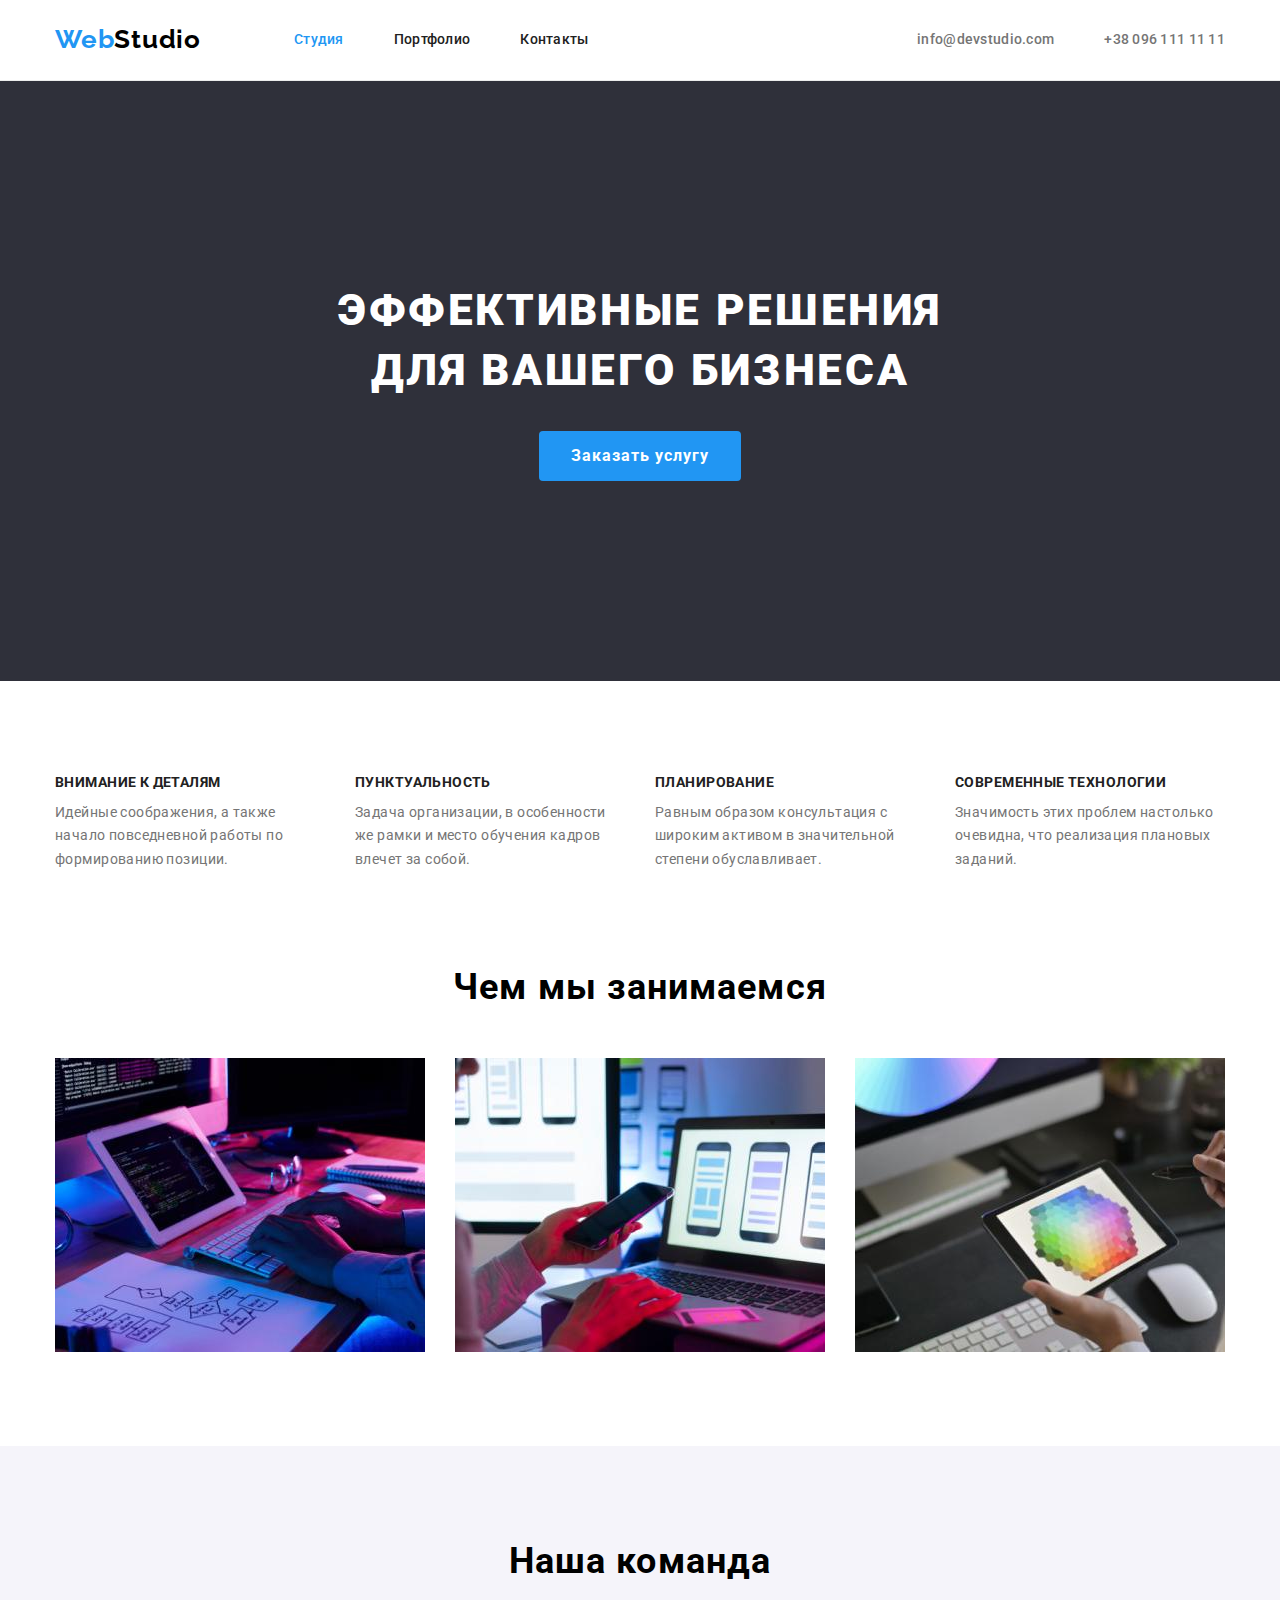
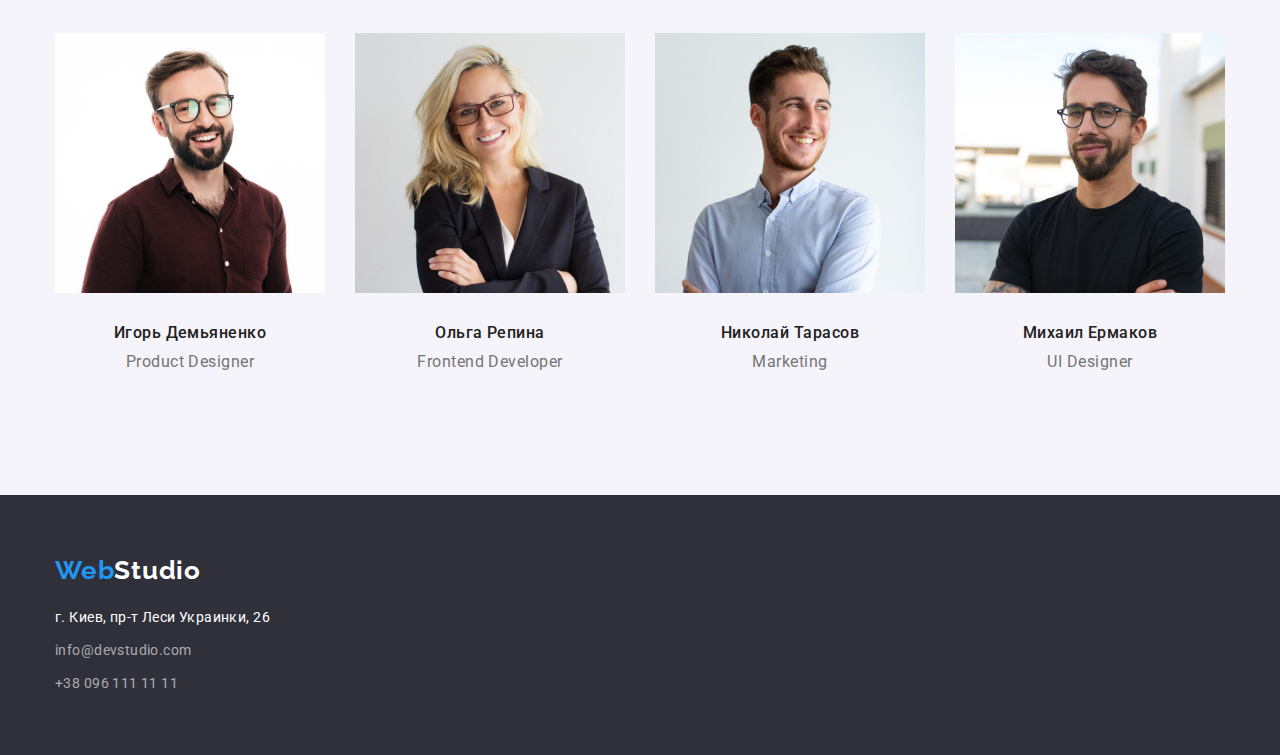
==== index.html @ 217dd840 "created" ====
<!DOCTYPE html>
<html lang="en">
    <head>
        <meta charset="UTF-8">
        <meta http-equiv="X-UA-Compatible" content="IE=edge">
        <meta name="viewport" content="width=device-width, initial-scale=1.0">
        <title>WebStudio</title>
        <link rel="preconnect" href="https://fonts.googleapis.com">
        <link rel="preconnect" href="https://fonts.gstatic.com" crossorigin>
        <link rel="stylesheet" href="https://fonts.googleapis.com/css2?family=Raleway:wght@700&family=Roboto:wght@400;500;700;900&display=swap">
        <link rel="stylesheet" href="https://cdnjs.cloudflare.com/ajax/libs/modern-normalize/1.1.0/modern-normalize.css">
        <link rel="stylesheet" href="./css/styles.css">
    </head>
    <body>
        <!-- My header -->
        <header class="header">
            <div class="container header-container">
                <!-- Navigation -->
                <nav class="navigation">
                    <!-- My logo block -->
                    <a href="WebStudio" class="logo">Web<span class="logo-dark">Studio</span></a>
                    <ul class="navigation-list">
                        <li class="navigation-item"><a href="index.html" class="link navigation-link current">Студия</a></li>
                        <li class="navigation-item"><a href="portfolio.html" class="link navigation-link">Портфолио</a></li>
                        <li class="navigation-item"><a href="" class="link navigation-link">Контакты</a></li>
                    </ul>
                </nav>
                <!-- My-contact's-block -->
                <ul class="contacts-list"> 
                    <li class="contacts-item"><a href="mailto:info@devstudio.com" class="link contacts-link">info@devstudio.com</a></li>
                    <li class="contacts-item"><a href="tel:+380961111111" class="link contacts-link">+38 096 111 11 11</a></li>
                </ul>
            </div>
        </header>
        <!-- Main -->
        <main>
            <section class="hero-section">
                <div class="container">
                    <h1 class="hero-title">Эффективные решения для вашего бизнеса</h1>
                    <button class="hero-btn" type="button">Заказать услугу</button>
                </div>
            </section>
            <!-- Features -->
            <section class="section">
                <div class="container">
                    <h2 class="visually-hidden">Особенности</h2>
                    <ul class="features-list">
                        <li class="features-item">
                            <h3 class="features-title">Внимание к деталям</h3>
                            <p class="features-text">Идейные соображения, а также начало повседневной работы по формированию позиции.</p>
                        </li>
                        <li class="features-item">
                            <h3 class="features-title">Пунктуальность</h3>
                            <p class="features-text">Задача организации, в особенности же рамки и место обучения кадров влечет за собой.</p>
                        </li>
                        <li class="features-item">
                            <h3 class="features-title">Планирование</h3>
                            <p class="features-text">Равным образом консультация с широким активом в значительной степени обуславливает.</p>
                        </li>
                        <li class="features-item">
                            <h3 class="features-title">Современные технологии</h3>
                            <p class="features-text">Значимость этих проблем настолько очевидна, что реализация плановых заданий.</p>
                        </li>
                    </ul>
                </div>
            </section>
            <!-- Works -->
            <section class="section works-section">
            <div class="container">
                <h2 class="section-title">Чем мы занимаемся</h2>
                <ul class="works-list">
                    <li class="works-item"> <img src="./images/img1.jpg" alt="Создание сайтов" width="370" height="294"></li>
                    <li class="works-item"> <img src="./images/img2.jpg" alt="Оптимизация сайтов под смартфон" width="370" height="294"></li>
                    <li class="works-item"> <img src="./images/img3.jpg" alt="Оптимизация сайтов под планшет" width="370" height="294"></li>
                </ul>
            </div>
            </section>
            <section class="section team-section">
                <div class="container">
                    <h2 class="section-title">Наша команда</h2>
                    <ul class="team-list">
                        <li class="team-item">
                            <img class="card-image" src="./images/img4.jpg" alt="Фото Игоря Демьяненко" width="270" height="260">
                            <div class="card">
                                <h3 class="team-title">Игорь Демьяненко</h3>
                                <p class="team-text">Product Designer</p>
                            </div>
                        </li>
                        <li class="team-item">
                            <img class="card-image" src="./images/img5.jpg" alt="Фото Ольгы Репиной" width="270" height="260">
                            <div class="card">
                                <h3 class="team-title">Ольга Репина</h3>
                                <p class="team-text">Frontend Developer</p>
                            </div>
                        </li>
                        <li class="team-item">
                            <img class="card-image" src="./images/img6.jpg" alt="Фото Николая Тарасова" width="270" height="260">
                            <div class="card">
                                <h3 class="team-title">Николай Тарасов</h3>
                                <p class="team-text">Marketing</p>
                            </div>
                        </li>
                        <li class="team-item">
                            <img class="card-image" src="./images/img7.jpg" alt="Фото Михаила Ермакова" width="270" height="260">
                            <div class="card">
                                <h3 class="team-title">Михаил Ермаков</h3>
                                <p class="team-text">UI Designer</p>
                            </div>
                        </li>
                    </ul>
                </div>
            </section>
        </main>
        <!-- Footer -->
        <footer class="footer">
            <div class="container">
                <a href="WebStudio" class="logo footer-logo">Web<span class="logo-light">Studio</span></a>
                <address class="address">  
                    <ul class="address-list">
                        <li class="address-item-address footer-item"><a class="address-link-address link" href="https://goo.gl/maps/M3rs6C25XvYRGfz66" target="_blank">г. Киев, пр-т Леси Украинки, 26</a></li>
                        <li class="address-item-mail footer-item"><a class="address-link-mail link" href="mailto:info@devstudio.com">info@devstudio.com</a></li>
                        <li class="address-item-tel footer-item"><a class="address-link-tel link" href="tel:+380961111111">+38 096 111 11 11</a></li>
                    </ul>
                </address> 
            </div>
        </footer>
    </body>
</html>
---- css/styles.css ----
:root {
--main-text-color: #757575;
--main-title-color: #212121;
--second-title-text-color:#FFFFFF;
--text-accent: #2196F3;
--background-color-dark: #2F303A;
}

p, ul, h1, h2, h3, h4 {
    margin: 0;
}
img {
    display: flex;
    max-width: 100%;
    height: auto;
}
ul {
    list-style: none;
    padding: 0;
}
body {
    font-family: 'Roboto', sans-serif;
}

.section {
    padding-top: 94px;
    padding-bottom: 94px;
}
.container {
    margin: 0 auto;
    width: 1200px;
    padding: 0 15px;
} 
.visually-hidden {
    position: absolute;
    clip: rect(0 0 0 0);
    width: 1px;
    height: 1px;
    margin: -1px;
    border: 0;
    padding: 0;
    overflow: hidden;
}
.section-title {
    font-weight: 700;
    font-size: 36px;
    line-height: 1.17;
    letter-spacing: 0.03em;
    text-align: center;
    margin-bottom: 50px;
}

/* ----------------------------------------------------------------header--------------------- */

.logo {
    margin-right: 93px;
    text-decoration: none;
    font-family: Raleway;
    font-weight: 700;
    font-size: 26px;
    line-height: 1.19;
    letter-spacing: 0.03em;
    color: var(--text-accent);
}
.logo-dark {
    color: #000000 
}
.logo-light {
    color:var(--second-title-text-color)
}
.navigation-link.current {
    color: var(--text-accent);
}
.link {
    text-decoration: none;
}
.header {
    border-bottom: 1px solid #ECECEC;
}
.header-container {
    display: flex;
    align-items: center;
    padding-top: 24px;
    padding-bottom: 25px;
}
.navigation {
    display: flex;
    align-items: center;
}
.navigation-list {
    display: flex;
}
.navigation-item:not(:last-child) {
    margin-right: 50px;
}
.navigation-link {
    padding-top: 32px;
    padding-bottom: 32px;
    font-weight: 500;
    font-size: 14px;
    line-height: 1.33;
    letter-spacing: 0.02em;
    color: var(--main-title-color) ;
}
.contacts-list {
    display: flex;
    margin-left: auto;;
}
.contacts-link {
    font-weight: 500;
    font-size: 14px;
    line-height: 1.14;
    letter-spacing: 0.02em;
    color: var(--main-text-color)
}
.contacts-item:first-child {
    margin-right: 50px;
}
.navigation-link:hover,
.navigation-link:focus,
.contacts-link:hover,
.contacts-link:focus,
.address-link-address:hover,
.address-link-address:focus,
.address-link-mail:hover,
.address-link-mail:focus,
.address-link-tel:hover,
.address-link-tel:focus {
    color:var(--text-accent)
}

/*---------------------------------------------------------- main------------------------------------- */

/*--------------------------------------------------------section hero----------------------------- */


.hero-section {
    padding: 200px 0;
    text-align: center;
    background-color:var(--background-color-dark);
}
.hero-title {
    width: 696px;
    margin-right: auto;
    margin-left: auto;
    margin-bottom: 30px;
    font-weight: 900;
    font-size: 44px;
    line-height: 1.36;
    letter-spacing: 0.06em;
    text-transform: uppercase;
    color:var(--second-title-text-color);
}
.hero-btn {
    font-family: inherit;
    font-weight: 700;
    font-size: 16px;
    line-height: 1.87;
    align-items: center;
    text-align: center;
    letter-spacing: 0.06em;
    background-color:var(--text-accent);
    color: var(--second-title-text-color);
    cursor: pointer;
    min-width: 200px;
    height: 50px;
    border: transparent;
    border-radius: 4px;
    padding: 10px 32px;
}
.hero-btn:hover,
.hero-btn:focus {
    color: var(--text-accent);
    color: var(--second-title-text-color);
}

/*----------------------------------------------------------section features----------------------------- */


.features-list {
    display: flex;
}
.features-item:not(:last-child) {
    margin-right: 30px;
    max-width: 270px;
}
.features-title {
    margin-bottom: 10px;
    font-weight: 700;
    font-size: 14px;
    line-height: 1.14;
    letter-spacing: 0.03em;
    text-transform: uppercase;
    color: var(--main-title-color);
    }
.features-text {
    font-size: 14px;
    line-height: 1.71;
    letter-spacing: 0.03em;
    color: var(--main-text-color);
}


/* ---------------------------------------------------------------section works---------------------- */


.works-section {
    padding-top: 0;
}

.works-list {
    display: flex;
}
.works-item:not(:last-child) {
    margin-right: 30px;
}

/* ----------------------------------------------------------------section team--------------------- */

.team-section {
    background-color: #F5F4FA;
}
.team-list {
    display: flex;
}
.team-item:not(:last-child) {
    margin-right: 30px;
}
.card {
    padding-top: 30px;
    padding-bottom: 30px;
}
.team-title {
    margin-bottom: 10px;
    font-weight: 500;
    font-size: 16px;
    line-height: 1.19;  
    letter-spacing: 0.03em;
    text-align: center;
    color: var(--main-title-color);
}
.team-text {
    line-height: 1.19;
    letter-spacing: 0.03em;
    text-align: center;
    color: var(--main-text-color);
}

/* ---------------------------------------------------------------footer---------------------- */

.footer {
    padding-top: 60px;
    padding-bottom: 60px;
    background-color:var(--background-color-dark) ;
}
.footer-logo {
    min-width: 145px;
    height: 31px;
    display: inline-block;
    margin-bottom: 20px;
    margin-right: 0;
}
.footer-item:not(:last-child) {
    margin-bottom: 9px;
}
.address {
    font-style: normal;
}
.address-link-address {
    font-size: 14px;
    line-height: 1.71;
    letter-spacing: 0.03em;
    color: var(--second-title-text-color);
}
.address-link-mail,
.address-link-tel {
    font-size: 14px;
    line-height: 1.71;
    letter-spacing: 0.03em;
    color: rgba(255, 255, 255, 0.6);
}


/* ----------------------------------------------------------portfolio page---------------------------------------------- */


.portfolio-filter {
    display: flex;
    justify-content: center;
    margin-bottom: 50px;
}
.portfolio-filter-item:not(:last-child) {
    margin-right: 8px;
}

.portfolio-list {
    display: flex;
    flex-wrap: wrap;
}
.portfolio-item {
    margin-right: 30px;
}
.portfolio-item:nth-child(3n) {
    margin-right: 0px;
}
.portfolio-item:not(:nth-last-child(-n+3)) {
    margin-bottom: 30px;
}
.card-title {
    padding: 20px 24px;
    border-right: 1px solid #EEEEEE;
    border-bottom: 1px solid #EEEEEE;
    border-left: 1px solid #EEEEEE;
}

.portfolio-text-btn {
    font-family: inherit;
    font-weight: 500;
    font-size: 16px;
    line-height: 1.62;
    text-align: center;
    letter-spacing: 0.03em;
    color:var(--main-title-color);
    background-color: #F5F4FA;
    cursor: pointer;
    border: transparent;
    border-radius: 4px;
    padding: 6px 22px;
}
.portfolio-title {
    font-weight: 700;
    font-size: 18px;
    line-height: 2.00;
    letter-spacing: 0.06em;
    color: var(--main-title-color);
}
.portfolio-text {
    font-size: 16px;
    line-height: 1.87;
    letter-spacing: 0.03em;
    color: var(--main-text-color);
}
.portfolio-text-btn:hover,
.portfolio-text-btn:focus,
.portfolio-text-btn:hover,
.portfolio-text-btn:focus {
    background-color:var(--text-accent);
    color:var(--second-title-text-color);
}
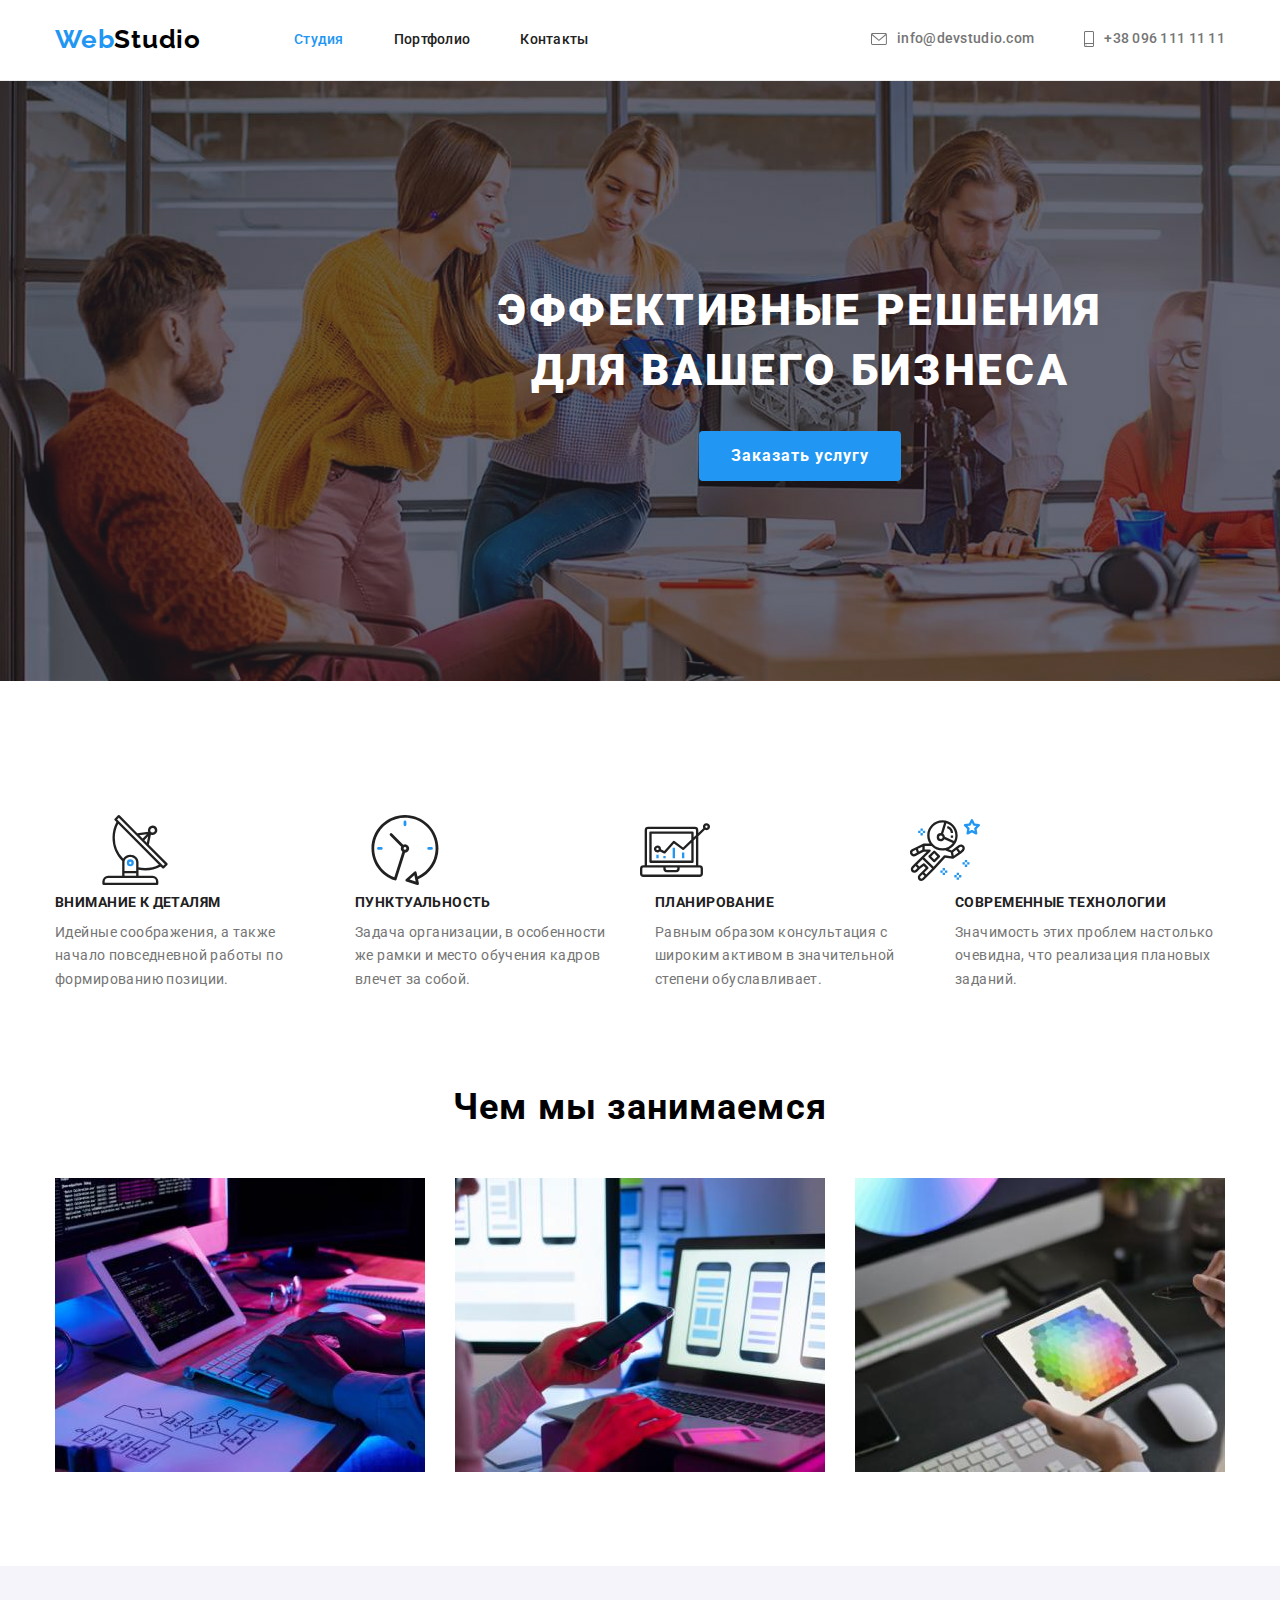
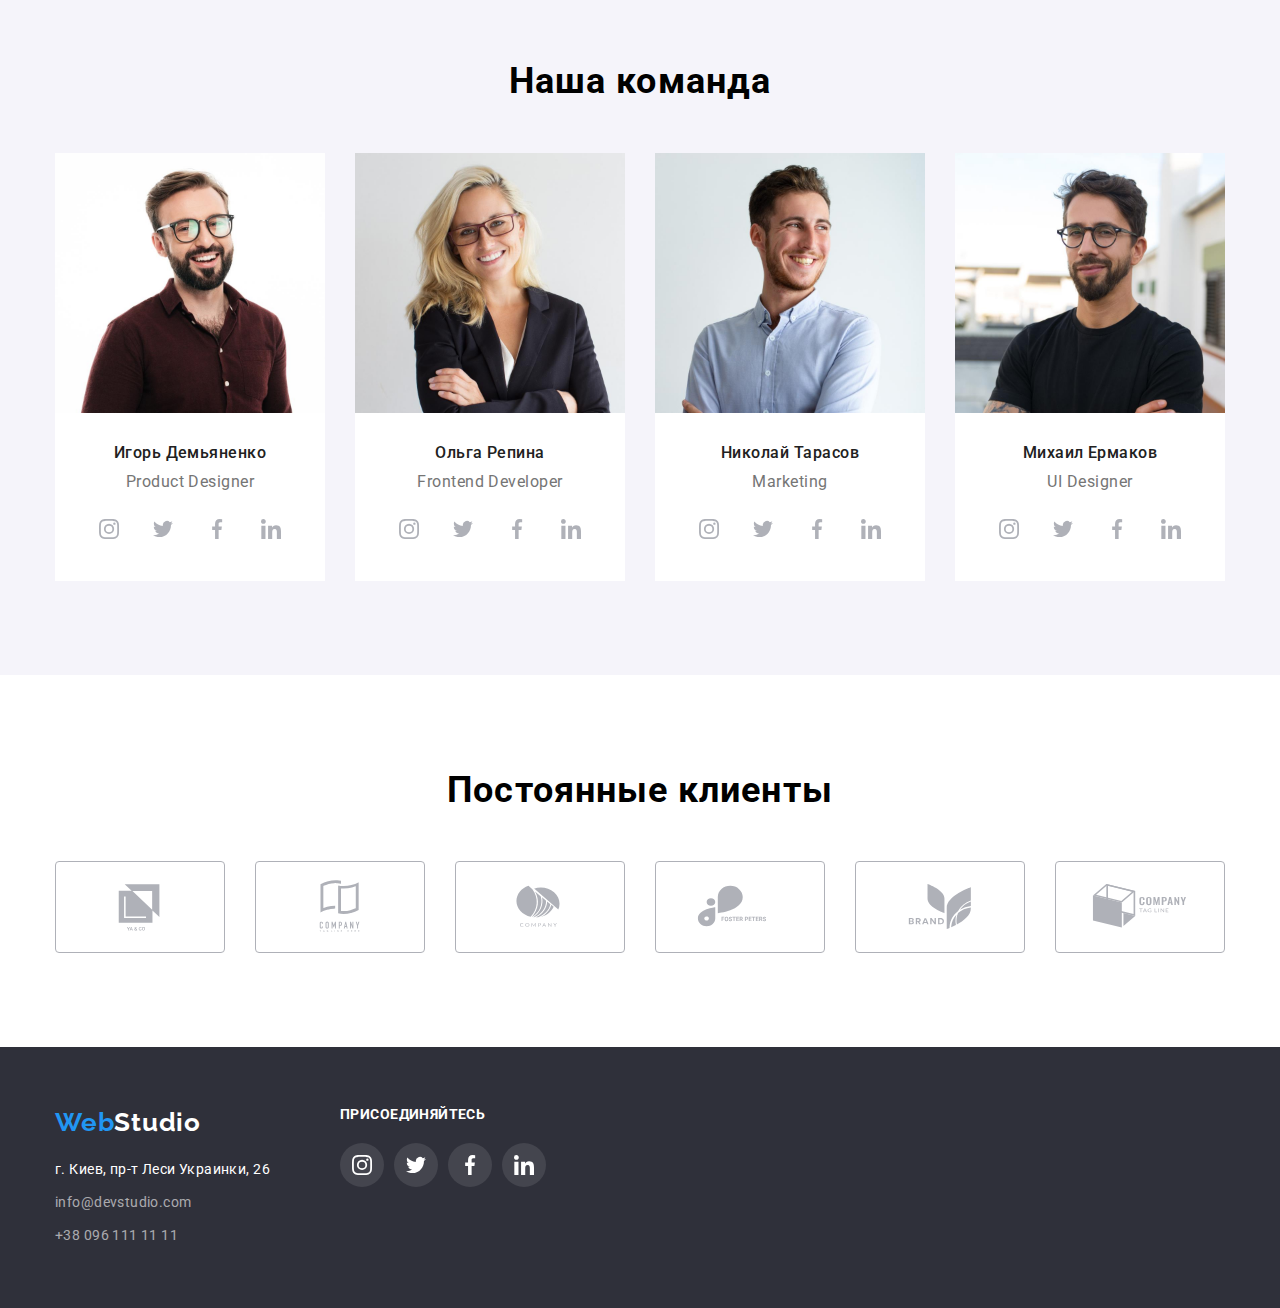
==== commit 09edf126: "header-hero-team-clients-footer" ====
--- a/index.html
+++ b/index.html
@@ -27,8 +27,22 @@
                 </nav>
                 <!-- My-contact's-block -->
                 <ul class="contacts-list"> 
-                    <li class="contacts-item"><a href="mailto:info@devstudio.com" class="link contacts-link">info@devstudio.com</a></li>
-                    <li class="contacts-item"><a href="tel:+380961111111" class="link contacts-link">+38 096 111 11 11</a></li>
+                    <li class="contacts-item">
+                        <a href="mailto:info@devstudio.com" class="link contacts-link">
+                            <svg class="contacts-icon" width="16" height="12">
+                            <use href="./images/icons.svg#icon-envelope-hover"></use>
+                            </svg>
+                        info@devstudio.com
+                        </a>
+                    </li>
+                    <li class="contacts-item">
+                        <a href="tel:+380961111111" class="link contacts-link">
+                            <svg class="contacts-icon" width="10" height="16">
+                            <use href="./images/icons.svg#icon-smartphone"></use>
+                            </svg>
+                        +38 096 111 11 11
+                        </a>
+                    </li>
                 </ul>
             </div>
         </header>
@@ -44,6 +58,28 @@
             <section class="section">
                 <div class="container">
                     <h2 class="visually-hidden">Особенности</h2>
+                    <ul class="features-icon-list">
+                        <li class="features-icon-item">
+                            <svg class="features-icon" width="70" heigth="70">
+                                <use href="./images/icons.svg#icon-antenna-1"></use>
+                            </svg>
+                        </li>
+                        <li class="features-icon-item">
+                            <svg class="features-icon" width="70" heigth="70">
+                                <use href="./images/icons.svg#icon-clock-1"></use>
+                            </svg>
+                        </li>
+                        <li class="features-icon-item">
+                            <svg class="features-icon" width="70" heigth="70">
+                                <use href="./images/icons.svg#icon-diagram-1"></use>
+                            </svg>
+                        </li>
+                        <li class="features-icon-item">
+                            <svg class="features-icon" width="70" heigth="70">
+                                <use href="./images/icons.svg#icon-astronaut-1"></use>
+                            </svg>
+                        </li>
+                    </ul>
                     <ul class="features-list">
                         <li class="features-item">
                             <h3 class="features-title">Внимание к деталям</h3>
@@ -84,6 +120,36 @@
                             <div class="card">
                                 <h3 class="team-title">Игорь Демьяненко</h3>
                                 <p class="team-text">Product Designer</p>
+                                <ul class="team-social-list">
+                                    <li class="team-social-item">
+                                        <a href="" class="team-social-link">
+                                            <svg class="team-social-icon" witdh="20" height="20">
+                                                <use href="./images/icons.svg#icon-instagram-2"></use>
+                                            </svg>
+                                        </a>
+                                    </li>
+                                    <li class="team-social-item">
+                                        <a href="" class="team-social-link">
+                                            <svg class="team-social-icon" witdh="20" height="20">
+                                                <use href="./images/icons.svg#icon-twitter-1"></use>
+                                            </svg>
+                                        </a>
+                                    </li>
+                                    <li class="team-social-item">
+                                        <a href="" class="team-social-link">
+                                            <svg class="team-social-icon" witdh="20" height="20">
+                                                <use href="./images/icons.svg#icon-facebook-1"></use>
+                                            </svg>
+                                        </a>
+                                    </li>
+                                    <li class="team-social-item">
+                                        <a href="" class="team-social-link">
+                                            <svg class="team-social-icon" witdh="20" height="20">
+                                                <use href="./images/icons.svg#icon-linkedin-1"></use>
+                                            </svg>
+                                        </a>
+                                    </li>
+                                </ul>
                             </div>
                         </li>
                         <li class="team-item">
@@ -91,6 +157,36 @@
                             <div class="card">
                                 <h3 class="team-title">Ольга Репина</h3>
                                 <p class="team-text">Frontend Developer</p>
+                                <ul class="team-social-list">
+                                    <li class="team-social-item">
+                                        <a href="" class="team-social-link">
+                                            <svg class="team-social-icon" witdh="20" height="20">
+                                                <use href="./images/icons.svg#icon-instagram-2"></use>
+                                            </svg>
+                                        </a>
+                                    </li>
+                                    <li class="team-social-item">
+                                        <a href="" class="team-social-link">
+                                            <svg class="team-social-icon" witdh="20" height="20">
+                                                <use href="./images/icons.svg#icon-twitter-1"></use>
+                                            </svg>
+                                        </a>
+                                    </li>
+                                    <li class="team-social-item">
+                                        <a href="" class="team-social-link">
+                                            <svg class="team-social-icon" witdh="20" height="20">
+                                                <use href="./images/icons.svg#icon-facebook-1"></use>
+                                            </svg>
+                                        </a>
+                                    </li>
+                                    <li class="team-social-item">
+                                        <a href="" class="team-social-link">
+                                            <svg class="team-social-icon" witdh="20" height="20">
+                                                <use href="./images/icons.svg#icon-linkedin-1"></use>
+                                            </svg>
+                                        </a>
+                                    </li>
+                                </ul>
                             </div>
                         </li>
                         <li class="team-item">
@@ -98,6 +194,36 @@
                             <div class="card">
                                 <h3 class="team-title">Николай Тарасов</h3>
                                 <p class="team-text">Marketing</p>
+                                <ul class="team-social-list">
+                                    <li class="team-social-item">
+                                        <a href="" class="team-social-link">
+                                            <svg class="team-social-icon" witdh="20" height="20">
+                                                <use href="./images/icons.svg#icon-instagram-2"></use>
+                                            </svg>
+                                        </a>
+                                    </li>
+                                    <li class="team-social-item">
+                                        <a href="" class="team-social-link">
+                                            <svg class="team-social-icon" witdh="20" height="20">
+                                                <use href="./images/icons.svg#icon-twitter-1"></use>
+                                            </svg>
+                                        </a>
+                                    </li>
+                                    <li class="team-social-item">
+                                        <a href="" class="team-social-link">
+                                            <svg class="team-social-icon" witdh="20" height="20">
+                                                <use href="./images/icons.svg#icon-facebook-1"></use>
+                                            </svg>
+                                        </a>
+                                    </li>
+                                    <li class="team-social-item">
+                                        <a href="" class="team-social-link">
+                                            <svg class="team-social-icon" witdh="20" height="20">
+                                                <use href="./images/icons.svg#icon-linkedin-1"></use>
+                                            </svg>
+                                        </a>
+                                    </li>
+                                </ul>
                             </div>
                         </li>
                         <li class="team-item">
@@ -105,7 +231,86 @@
                             <div class="card">
                                 <h3 class="team-title">Михаил Ермаков</h3>
                                 <p class="team-text">UI Designer</p>
+                                <ul class="team-social-list">
+                                    <li class="team-social-item">
+                                        <a href="" class="team-social-link">
+                                            <svg class="team-social-icon" witdh="20" height="20">
+                                                <use href="./images/icons.svg#icon-instagram-2"></use>
+                                            </svg>
+                                        </a>
+                                    </li>
+                                    <li class="team-social-item">
+                                        <a href="" class="team-social-link">
+                                            <svg class="team-social-icon" witdh="20" height="20">
+                                                <use href="./images/icons.svg#icon-twitter-1"></use>
+                                            </svg>
+                                        </a>
+                                    </li>
+                                    <li class="team-social-item">
+                                        <a href="" class="team-social-link">
+                                            <svg class="team-social-icon" witdh="20" height="20">
+                                                <use href="./images/icons.svg#icon-facebook-1"></use>
+                                            </svg>
+                                        </a>
+                                    </li>
+                                    <li class="team-social-item">
+                                        <a href="" class="team-social-link">
+                                            <svg class="team-social-icon" witdh="20" height="20">
+                                                <use href="./images/icons.svg#icon-linkedin-1"></use>
+                                            </svg>
+                                        </a>
+                                    </li>
+                                </ul>
                             </div>
+                        </li>
+                    </ul>
+                </div>
+            </section>
+            <section class="section clients-section">
+                <div class="container">
+                    <h2 class="section-title">Постоянные клиенты</h2>
+                    <ul class="clients-list">
+                        <li class="clients-item">
+                            <a href="" class="clients-link">
+                                <svg class="clients-icon" width="106" height="60">
+                                    <use href="./images/icons.svg#icon-Logo-client-1"></use>
+                                </svg>
+                            </a>
+                        </li>
+                        <li class="clients-item">
+                            <a href="" class="clients-link">
+                                <svg class="clients-icon" width="106" height="60">
+                                    <use href="./images/icons.svg#icon-Logo-client-2"></use>
+                                </svg>
+                            </a>
+                        </li>
+                        <li class="clients-item">
+                            <a href="" class="clients-link">
+                                <svg class="clients-icon" width="106" height="60">
+                                    <use href="./images/icons.svg#icon-Logo-client-3"></use>
+                                </svg>
+                            </a>
+                        </li>
+                        <li class="clients-item">
+                            <a href="" class="clients-link">
+                                <svg class="clients-icon" width="106" height="60">
+                                    <use href="./images/icons.svg#icon-Logo-client-4"></use>
+                                </svg>
+                            </a>
+                        </li>
+                        <li class="clients-item">
+                            <a href="" class="clients-link">
+                                <svg class="clients-icon" width="106" height="60">
+                                    <use href="./images/icons.svg#icon-Logo-client-5"></use>
+                                </svg>
+                            </a>
+                        </li>
+                        <li class="clients-item">
+                            <a href="" class="clients-link">
+                                <svg class="clients-icon" width="106" height="60">
+                                    <use href="./images/icons.svg#icon-Logo-client-6"></use>
+                                </svg>
+                            </a>
                         </li>
                     </ul>
                 </div>
@@ -113,7 +318,8 @@
         </main>
         <!-- Footer -->
         <footer class="footer">
-            <div class="container">
+            <div class="container footer-container">
+                <div class="address-box">
                 <a href="WebStudio" class="logo footer-logo">Web<span class="logo-light">Studio</span></a>
                 <address class="address">  
                     <ul class="address-list">
@@ -121,7 +327,41 @@
                         <li class="address-item-mail footer-item"><a class="address-link-mail link" href="mailto:info@devstudio.com">info@devstudio.com</a></li>
                         <li class="address-item-tel footer-item"><a class="address-link-tel link" href="tel:+380961111111">+38 096 111 11 11</a></li>
                     </ul>
-                </address> 
+                </address>
+                </div>
+                <div class="join-box">
+                    <b class="join-title">присоединяйтесь</b>
+                    <ul class="join-social-list">
+                        <li class="join-social-item">
+                            <a href="" class="join-social-link">
+                                <svg class="join-social-icon" witdh="20" height="20">
+                                    <use href="./images/icons.svg#icon-instagram-2"></use>
+                                </svg>
+                            </a>
+                        </li>
+                        <li class="join-social-item">
+                            <a href="" class="join-social-link">
+                                <svg class="join-social-icon" witdh="20" height="20">
+                                    <use href="./images/icons.svg#icon-twitter-1"></use>
+                                </svg>
+                            </a>
+                        </li>
+                        <li class="join-social-item">
+                            <a href="" class="join-social-link">
+                                <svg class="join-social-icon" witdh="20" height="20">
+                                    <use href="./images/icons.svg#icon-facebook-1"></use>
+                                </svg>
+                            </a>
+                        </li>
+                        <li class="join-social-item">
+                            <a href="" class="join-social-link">
+                                <svg class="join-social-icon" witdh="20" height="20">
+                                    <use href="./images/icons.svg#icon-linkedin-1"></use>
+                                </svg>
+                            </a>
+                        </li>
+                    </ul>
+                </div> 
             </div>
         </footer>
     </body>
--- a/css/styles.css
+++ b/css/styles.css
@@ -107,14 +107,29 @@
     margin-left: auto;;
 }
 .contacts-link {
+    display: flex;
     font-weight: 500;
     font-size: 14px;
     line-height: 1.14;
     letter-spacing: 0.02em;
-    color: var(--main-text-color)
+    color: var(--main-text-color);
+    align-items: center;
 }
 .contacts-item:first-child {
     margin-right: 50px;
+}
+.contacts-item {
+}
+
+.contacts-icon {
+    fill: currentColor;
+    margin-right: 10px;
+}
+.contacts-icon:hover,
+.contacts-icon:focus {
+    color:var(--text-accent)
+    /* width: 10px;
+    height: 16px; */
 }
 .navigation-link:hover,
 .navigation-link:focus,
@@ -137,7 +152,17 @@
 .hero-section {
     padding: 200px 0;
     text-align: center;
-    background-color:var(--background-color-dark);
+    width: 1600px;  
+    margin: 0 auto;
+    background-color: #C4C4C4;
+    background-image: linear-gradient(
+                        rgba(47, 48, 58, 0.4),
+                        rgba(47, 48, 58, 0.4)
+                    ),
+                    url(../images/Hero\ bg.jpg);
+    background-repeat: no-repeat;
+    background-position: center;
+
 }
 .hero-title {
     width: 696px;
@@ -199,7 +224,24 @@
     letter-spacing: 0.03em;
     color: var(--main-text-color);
 }
-
+.features-icon-list {
+    display: flex;
+    justify-content: center;
+}
+.features-icon-item {
+    display: block;
+    width: 270px;
+    height: 120px;
+    align-items: center;
+    justify-content: center;
+}
+/* .features-icon-link {
+    width: 100%;
+    height: 100%;
+    display: flex;
+    align-items: center;
+    justify-content: center;
+} */
 
 /* ---------------------------------------------------------------section works---------------------- */
 
@@ -229,6 +271,7 @@
 .card {
     padding-top: 30px;
     padding-bottom: 30px;
+    background-color: #FFFFFF
 }
 .team-title {
     margin-bottom: 10px;
@@ -244,8 +287,82 @@
     letter-spacing: 0.03em;
     text-align: center;
     color: var(--main-text-color);
-}
-
+    margin-bottom: 16px;
+}
+.team-social-list {
+    display: flex;
+    justify-content: center;
+}
+.team-social-item {
+    width: 44px;
+    height: 44px;
+}
+/* .team-social-item + .team-social-item {
+    margin-left: 10px;
+} */
+.team-social-item:not(:first-child) {
+    margin-left: 10px;
+}
+.team-social-link {
+    width: 100%;
+    height: 100%;
+    background-color: #fff;
+    border-radius: 50%;
+    display: flex;
+    align-items: center;
+    justify-content: center;
+    color: #AFB1B8;
+}
+.team-social-icon {
+    fill: currentColor;
+    stroke-width: 0;
+}
+.team-social-link:hover,
+.team-social-link:focus {
+    background-color:var(--text-accent);
+    color: #FFFFFF;
+}
+
+/* --------------------------------------------------------section-clients------------- */
+
+.clients-list {
+    display: flex;
+    justify-content: center;
+}
+
+.clients-item {
+    display: block;
+    width: 170px;
+    height: 92px;
+    border: 1px solid#AFB1B8; 
+    border-radius: 4px;
+}
+
+.clients-link {
+    display: flex;
+    width: 100%;
+    height: 100%;
+    color: #AFB1B8;
+    align-items: center;
+    justify-content: center;
+}
+
+.clients-icon {
+    fill: currentColor;
+}
+
+.clients-item:not(:first-child) {
+    margin-left: 30px;
+}
+.clients-link:hover,
+.clients-link:focus {
+    color: var(--text-accent);
+    border: 1px solid var(--text-accent);
+}
+.clients-icon:hover,
+.clients-icon:focus {
+    fill: var(--text-accent);
+}
 /* ---------------------------------------------------------------footer---------------------- */
 
 .footer {
@@ -279,8 +396,52 @@
     letter-spacing: 0.03em;
     color: rgba(255, 255, 255, 0.6);
 }
-
-
+.footer-container {
+    display: flex;
+    justify-content: baseline;
+}
+.join-box {
+    width: 206px;
+    margin-left: 70px;
+}
+.join-title {
+    display: block;
+    margin-bottom: 20px;
+    font-size: 14px;
+    line-height: 1.14;
+    letter-spacing: 0.03em;
+    text-transform: uppercase;
+    color: var(--second-title-text-color);
+}
+.join-social-list {
+    display: flex;
+    justify-content: center;
+}
+.join-social-item {
+    width: 44px;
+    height: 44px;
+}
+.join-social-link {
+    width: 100%;
+    height: 100%;
+    color: var(--second-title-text-color);
+    border-radius: 50%;
+    display: flex;
+    align-items: center;
+    justify-content: center;
+    background-color: rgba(255, 255, 255, 0.1);
+}
+.join-social-icon {
+    fill: currentColor;
+}   
+.join-social-item:not(:first-child) {
+    margin-left: 10px;
+    
+}
+.join-social-link:hover,
+.join-social-link:focus {
+    background-color:var(--text-accent);
+    color: #FFFFFF;
 /* ----------------------------------------------------------portfolio page---------------------------------------------- */
 
 
@@ -346,4 +507,4 @@
 .portfolio-text-btn:focus {
     background-color:var(--text-accent);
     color:var(--second-title-text-color);
-}+}
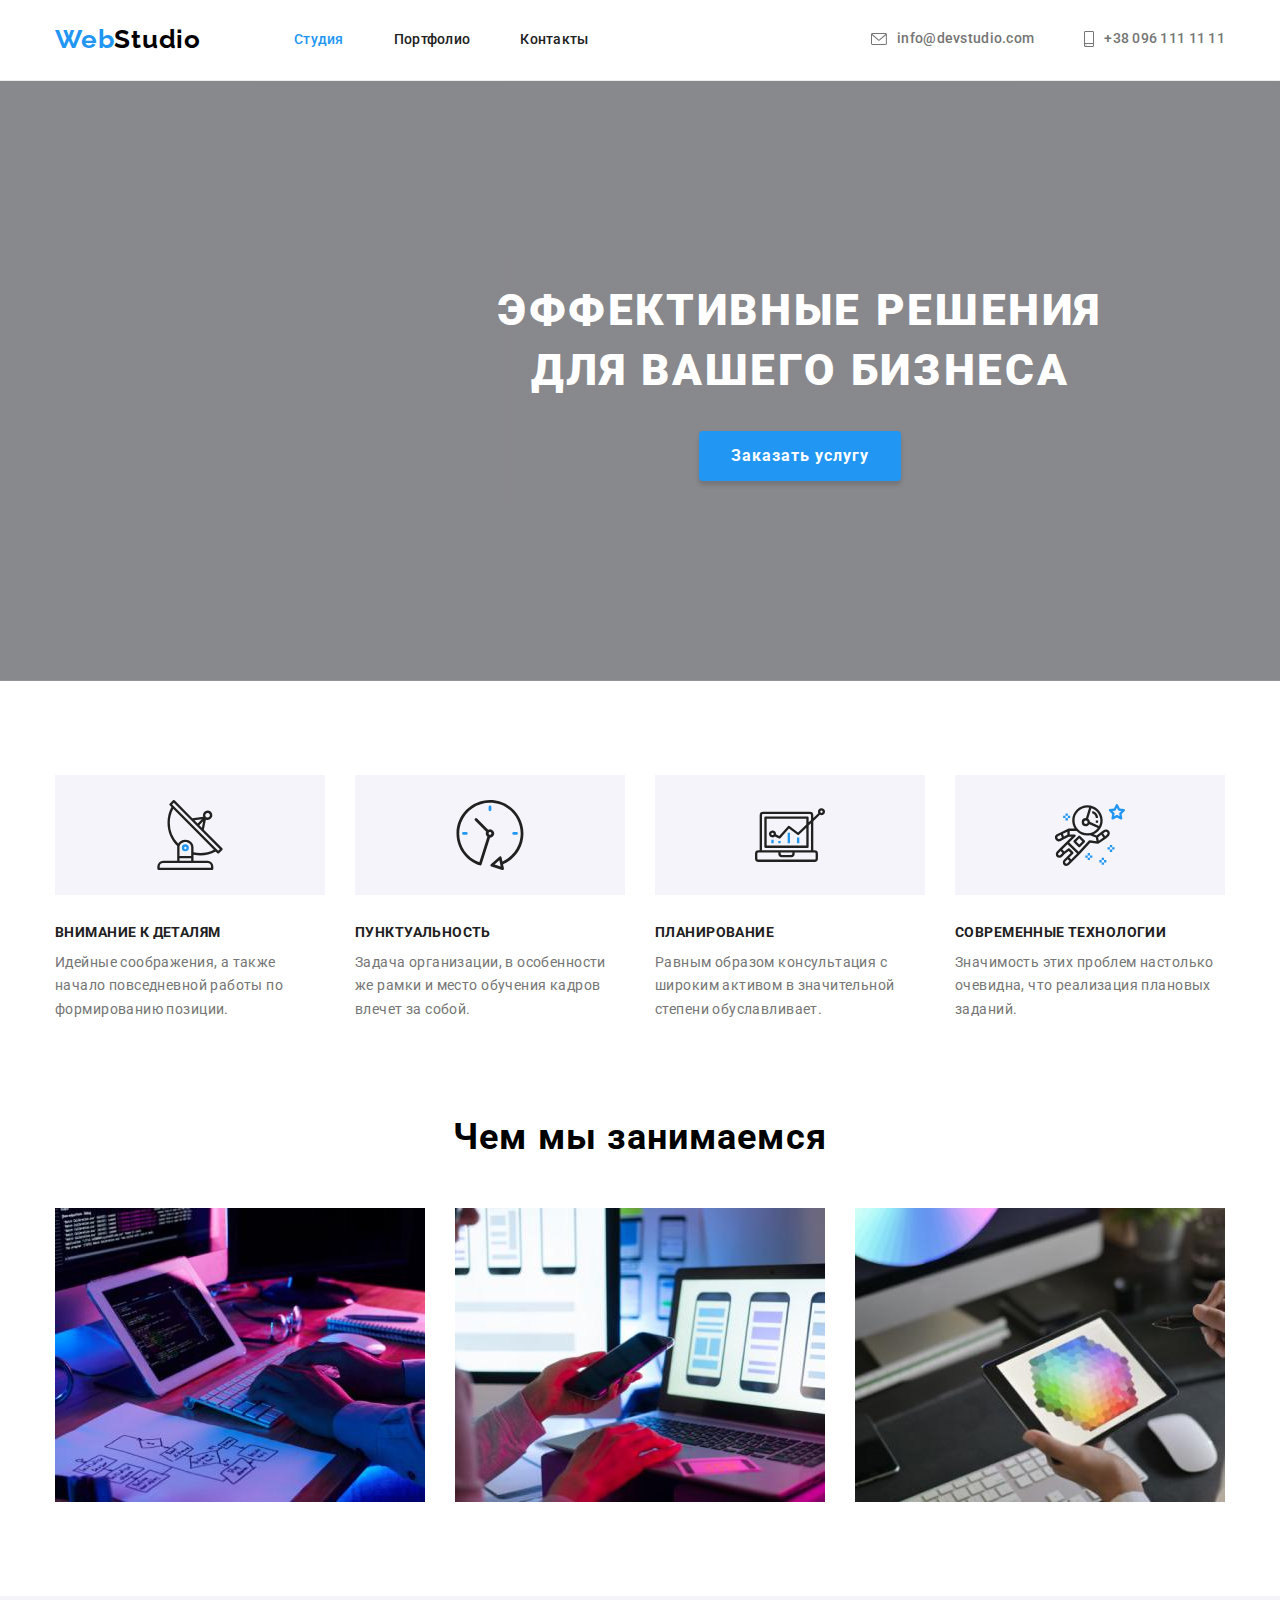
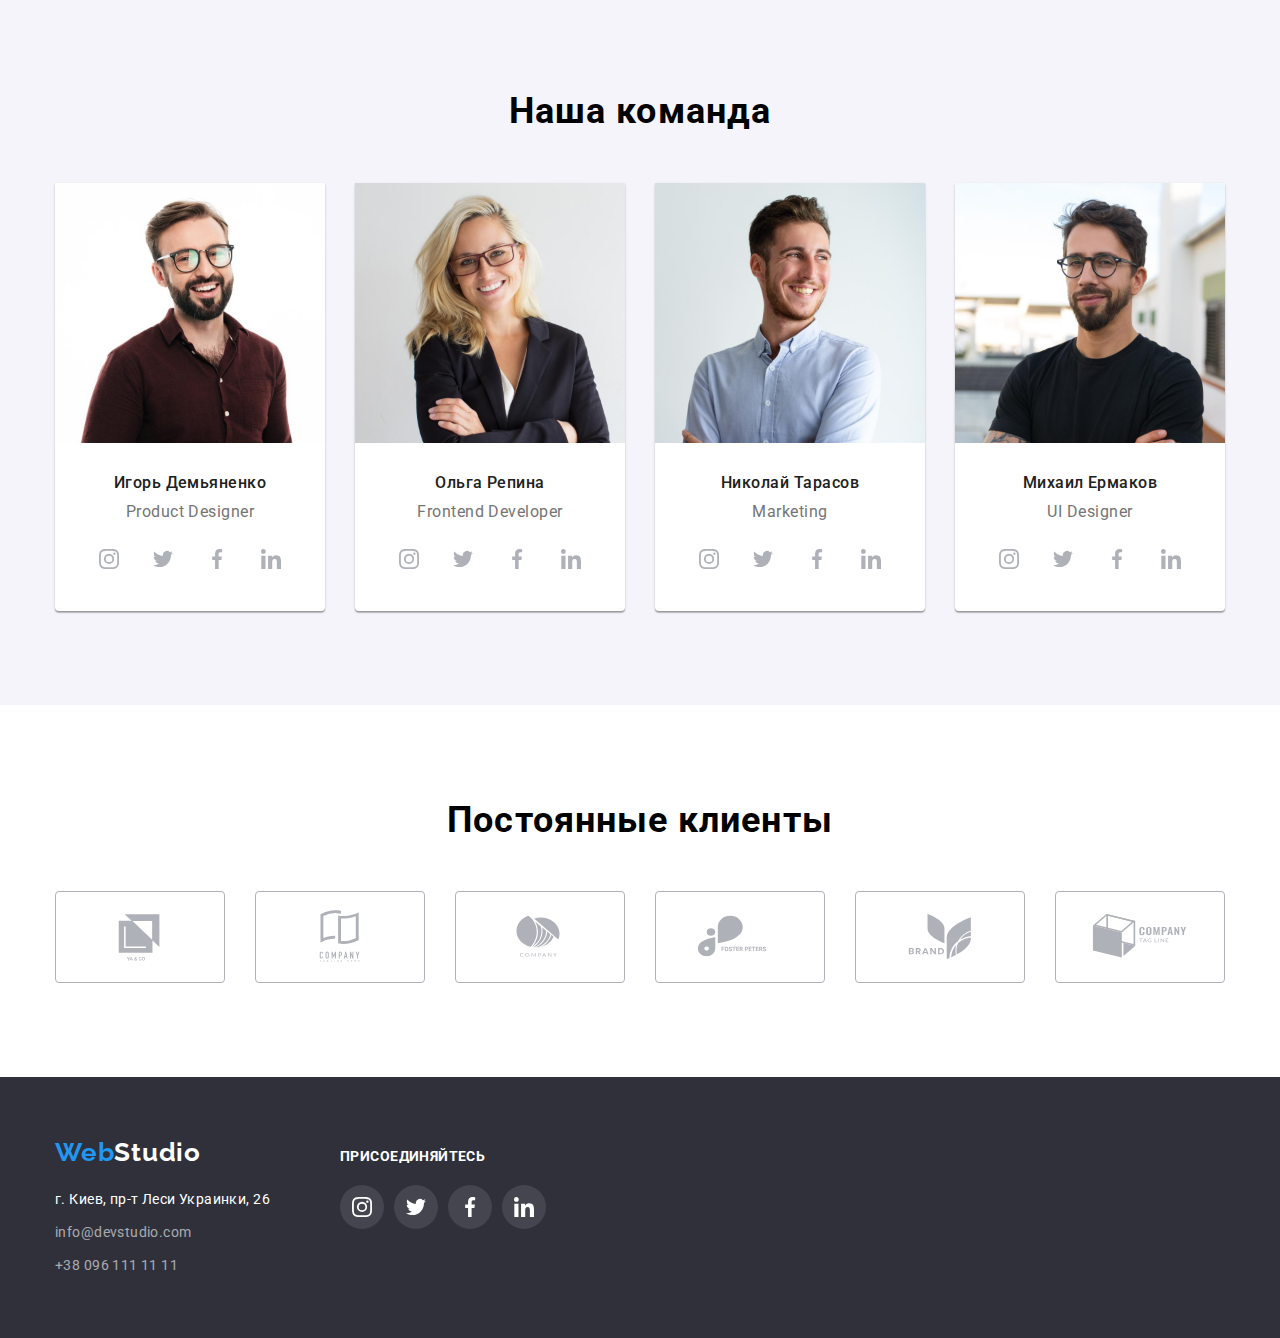
==== commit a39c858a: "finished-hw-4" ====
--- a/index.html
+++ b/index.html
@@ -58,42 +58,40 @@
             <section class="section">
                 <div class="container">
                     <h2 class="visually-hidden">Особенности</h2>
-                    <ul class="features-icon-list">
-                        <li class="features-icon-item">
-                            <svg class="features-icon" width="70" heigth="70">
-                                <use href="./images/icons.svg#icon-antenna-1"></use>
-                            </svg>
-                        </li>
-                        <li class="features-icon-item">
-                            <svg class="features-icon" width="70" heigth="70">
-                                <use href="./images/icons.svg#icon-clock-1"></use>
-                            </svg>
-                        </li>
-                        <li class="features-icon-item">
-                            <svg class="features-icon" width="70" heigth="70">
-                                <use href="./images/icons.svg#icon-diagram-1"></use>
-                            </svg>
-                        </li>
-                        <li class="features-icon-item">
-                            <svg class="features-icon" width="70" heigth="70">
-                                <use href="./images/icons.svg#icon-astronaut-1"></use>
-                            </svg>
-                        </li>
-                    </ul>
                     <ul class="features-list">
                         <li class="features-item">
+                            <div class="features-icon-box">
+                                <svg class="features-icon" width="70" height="70">
+                                    <use href="./images/icons.svg#icon-antenna-1"></use>
+                                </svg>  
+                            </div>
                             <h3 class="features-title">Внимание к деталям</h3>
                             <p class="features-text">Идейные соображения, а также начало повседневной работы по формированию позиции.</p>
                         </li>
                         <li class="features-item">
+                            <div class="features-icon-box">
+                                <svg class="features-icon" width="70" height="70">
+                                    <use href="./images/icons.svg#icon-clock-1"></use>
+                                </svg>
+                            </div>
                             <h3 class="features-title">Пунктуальность</h3>
                             <p class="features-text">Задача организации, в особенности же рамки и место обучения кадров влечет за собой.</p>
                         </li>
                         <li class="features-item">
+                            <div class="features-icon-box">
+                                <svg class="features-icon" width="70" height="70">
+                                    <use href="./images/icons.svg#icon-diagram-1"></use>
+                                </svg>
+                            </div>
                             <h3 class="features-title">Планирование</h3>
                             <p class="features-text">Равным образом консультация с широким активом в значительной степени обуславливает.</p>
                         </li>
                         <li class="features-item">
+                            <div class="features-icon-box">
+                                <svg class="features-icon" width="70" height="70">
+                                    <use href="./images/icons.svg#icon-astronaut-1"></use>
+                                </svg>
+                            </div>
                             <h3 class="features-title">Современные технологии</h3>
                             <p class="features-text">Значимость этих проблем настолько очевидна, что реализация плановых заданий.</p>
                         </li>
@@ -123,28 +121,28 @@
                                 <ul class="team-social-list">
                                     <li class="team-social-item">
                                         <a href="" class="team-social-link">
-                                            <svg class="team-social-icon" witdh="20" height="20">
+                                            <svg class="team-social-icon" width="20" height="20">
                                                 <use href="./images/icons.svg#icon-instagram-2"></use>
                                             </svg>
                                         </a>
                                     </li>
                                     <li class="team-social-item">
                                         <a href="" class="team-social-link">
-                                            <svg class="team-social-icon" witdh="20" height="20">
+                                            <svg class="team-social-icon" width="20" height="20">
                                                 <use href="./images/icons.svg#icon-twitter-1"></use>
                                             </svg>
                                         </a>
                                     </li>
                                     <li class="team-social-item">
                                         <a href="" class="team-social-link">
-                                            <svg class="team-social-icon" witdh="20" height="20">
+                                            <svg class="team-social-icon" width="20" height="20">
                                                 <use href="./images/icons.svg#icon-facebook-1"></use>
                                             </svg>
                                         </a>
                                     </li>
                                     <li class="team-social-item">
                                         <a href="" class="team-social-link">
-                                            <svg class="team-social-icon" witdh="20" height="20">
+                                            <svg class="team-social-icon" width="20" height="20">
                                                 <use href="./images/icons.svg#icon-linkedin-1"></use>
                                             </svg>
                                         </a>
@@ -160,28 +158,28 @@
                                 <ul class="team-social-list">
                                     <li class="team-social-item">
                                         <a href="" class="team-social-link">
-                                            <svg class="team-social-icon" witdh="20" height="20">
+                                            <svg class="team-social-icon" width="20" height="20">
                                                 <use href="./images/icons.svg#icon-instagram-2"></use>
                                             </svg>
                                         </a>
                                     </li>
                                     <li class="team-social-item">
                                         <a href="" class="team-social-link">
-                                            <svg class="team-social-icon" witdh="20" height="20">
+                                            <svg class="team-social-icon" width="20" height="20">
                                                 <use href="./images/icons.svg#icon-twitter-1"></use>
                                             </svg>
                                         </a>
                                     </li>
                                     <li class="team-social-item">
                                         <a href="" class="team-social-link">
-                                            <svg class="team-social-icon" witdh="20" height="20">
+                                            <svg class="team-social-icon" width="20" height="20">
                                                 <use href="./images/icons.svg#icon-facebook-1"></use>
                                             </svg>
                                         </a>
                                     </li>
                                     <li class="team-social-item">
                                         <a href="" class="team-social-link">
-                                            <svg class="team-social-icon" witdh="20" height="20">
+                                            <svg class="team-social-icon" width="20" height="20">
                                                 <use href="./images/icons.svg#icon-linkedin-1"></use>
                                             </svg>
                                         </a>
@@ -197,28 +195,28 @@
                                 <ul class="team-social-list">
                                     <li class="team-social-item">
                                         <a href="" class="team-social-link">
-                                            <svg class="team-social-icon" witdh="20" height="20">
+                                            <svg class="team-social-icon" width="20" height="20">
                                                 <use href="./images/icons.svg#icon-instagram-2"></use>
                                             </svg>
                                         </a>
                                     </li>
                                     <li class="team-social-item">
                                         <a href="" class="team-social-link">
-                                            <svg class="team-social-icon" witdh="20" height="20">
+                                            <svg class="team-social-icon" width="20" height="20">
                                                 <use href="./images/icons.svg#icon-twitter-1"></use>
                                             </svg>
                                         </a>
                                     </li>
                                     <li class="team-social-item">
                                         <a href="" class="team-social-link">
-                                            <svg class="team-social-icon" witdh="20" height="20">
+                                            <svg class="team-social-icon" width="20" height="20">
                                                 <use href="./images/icons.svg#icon-facebook-1"></use>
                                             </svg>
                                         </a>
                                     </li>
                                     <li class="team-social-item">
                                         <a href="" class="team-social-link">
-                                            <svg class="team-social-icon" witdh="20" height="20">
+                                            <svg class="team-social-icon" width="20" height="20">
                                                 <use href="./images/icons.svg#icon-linkedin-1"></use>
                                             </svg>
                                         </a>
@@ -234,28 +232,28 @@
                                 <ul class="team-social-list">
                                     <li class="team-social-item">
                                         <a href="" class="team-social-link">
-                                            <svg class="team-social-icon" witdh="20" height="20">
+                                            <svg class="team-social-icon" width="20" height="20">
                                                 <use href="./images/icons.svg#icon-instagram-2"></use>
                                             </svg>
                                         </a>
                                     </li>
                                     <li class="team-social-item">
                                         <a href="" class="team-social-link">
-                                            <svg class="team-social-icon" witdh="20" height="20">
+                                            <svg class="team-social-icon" width="20" height="20">
                                                 <use href="./images/icons.svg#icon-twitter-1"></use>
                                             </svg>
                                         </a>
                                     </li>
                                     <li class="team-social-item">
                                         <a href="" class="team-social-link">
-                                            <svg class="team-social-icon" witdh="20" height="20">
+                                            <svg class="team-social-icon" width="20" height="20">
                                                 <use href="./images/icons.svg#icon-facebook-1"></use>
                                             </svg>
                                         </a>
                                     </li>
                                     <li class="team-social-item">
                                         <a href="" class="team-social-link">
-                                            <svg class="team-social-icon" witdh="20" height="20">
+                                            <svg class="team-social-icon" width="20" height="20">
                                                 <use href="./images/icons.svg#icon-linkedin-1"></use>
                                             </svg>
                                         </a>
@@ -334,28 +332,28 @@
                     <ul class="join-social-list">
                         <li class="join-social-item">
                             <a href="" class="join-social-link">
-                                <svg class="join-social-icon" witdh="20" height="20">
+                                <svg class="join-social-icon" width="20" height="20">
                                     <use href="./images/icons.svg#icon-instagram-2"></use>
                                 </svg>
                             </a>
                         </li>
                         <li class="join-social-item">
                             <a href="" class="join-social-link">
-                                <svg class="join-social-icon" witdh="20" height="20">
+                                <svg class="join-social-icon" width="20" height="20">
                                     <use href="./images/icons.svg#icon-twitter-1"></use>
                                 </svg>
                             </a>
                         </li>
                         <li class="join-social-item">
                             <a href="" class="join-social-link">
-                                <svg class="join-social-icon" witdh="20" height="20">
+                                <svg class="join-social-icon" width="20" height="20">
                                     <use href="./images/icons.svg#icon-facebook-1"></use>
                                 </svg>
                             </a>
                         </li>
                         <li class="join-social-item">
                             <a href="" class="join-social-link">
-                                <svg class="join-social-icon" witdh="20" height="20">
+                                <svg class="join-social-icon" width="20" height="20">
                                     <use href="./images/icons.svg#icon-linkedin-1"></use>
                                 </svg>
                             </a>
--- a/css/styles.css
+++ b/css/styles.css
@@ -4,6 +4,7 @@
 --second-title-text-color:#FFFFFF;
 --text-accent: #2196F3;
 --background-color-dark: #2F303A;
+--second-background-color: #F5F4FA;
 }
 
 p, ul, h1, h2, h3, h4 {
@@ -118,9 +119,6 @@
 .contacts-item:first-child {
     margin-right: 50px;
 }
-.contacts-item {
-}
-
 .contacts-icon {
     fill: currentColor;
     margin-right: 10px;
@@ -159,11 +157,12 @@
                         rgba(47, 48, 58, 0.4),
                         rgba(47, 48, 58, 0.4)
                     ),
-                    url(../images/Hero\ bg.jpg);
+                    url(../images/Hero-bg.jpg);
     background-repeat: no-repeat;
     background-position: center;
-
-}
+    background-size: cover;
+}
+
 .hero-title {
     width: 696px;
     margin-right: auto;
@@ -192,11 +191,11 @@
     border: transparent;
     border-radius: 4px;
     padding: 10px 32px;
+    box-shadow: 0px 4px 4px rgba(0, 0, 0, 0.15);
 }
 .hero-btn:hover,
 .hero-btn:focus {
-    color: var(--text-accent);
-    color: var(--second-title-text-color);
+    background-color: #188CE8;
 }
 
 /*----------------------------------------------------------section features----------------------------- */
@@ -204,10 +203,13 @@
 
 .features-list {
     display: flex;
+}
+.features-item {
+    display: block;
+    width: 270px;
 }
 .features-item:not(:last-child) {
     margin-right: 30px;
-    max-width: 270px;
 }
 .features-title {
     margin-bottom: 10px;
@@ -224,24 +226,15 @@
     letter-spacing: 0.03em;
     color: var(--main-text-color);
 }
-.features-icon-list {
-    display: flex;
-    justify-content: center;
-}
-.features-icon-item {
-    display: block;
-    width: 270px;
+
+.features-icon-box {
+    display: flex;
     height: 120px;
     align-items: center;
     justify-content: center;
-}
-/* .features-icon-link {
-    width: 100%;
-    height: 100%;
-    display: flex;
-    align-items: center;
-    justify-content: center;
-} */
+    background-color:var(--second-background-color);
+    margin-bottom: 30px;  
+}
 
 /* ---------------------------------------------------------------section works---------------------- */
 
@@ -260,10 +253,17 @@
 /* ----------------------------------------------------------------section team--------------------- */
 
 .team-section {
-    background-color: #F5F4FA;
+    background-color: var(--second-background-color);
 }
 .team-list {
     display: flex;
+}
+.team-item {
+    background-color: var(--second-title-text-color);
+    box-shadow: 0px 1px 3px rgba(0, 0, 0, 0.12),
+            0px 1px 1px rgba(0, 0, 0, 0.14),
+            0px 2px 1px rgba(0, 0, 0, 0.2);
+            border-radius: 0px 0px 4px 4px;
 }
 .team-item:not(:last-child) {
     margin-right: 30px;
@@ -271,7 +271,6 @@
 .card {
     padding-top: 30px;
     padding-bottom: 30px;
-    background-color: #FFFFFF
 }
 .team-title {
     margin-bottom: 10px;
@@ -306,7 +305,7 @@
 .team-social-link {
     width: 100%;
     height: 100%;
-    background-color: #fff;
+    background-color: var(--second-title-text-color);
     border-radius: 50%;
     display: flex;
     align-items: center;
@@ -320,7 +319,7 @@
 .team-social-link:hover,
 .team-social-link:focus {
     background-color:var(--text-accent);
-    color: #FFFFFF;
+    color: var(--second-title-text-color);
 }
 
 /* --------------------------------------------------------section-clients------------- */
@@ -398,7 +397,7 @@
 }
 .footer-container {
     display: flex;
-    justify-content: baseline;
+    align-items:baseline;
 }
 .join-box {
     width: 206px;
@@ -441,7 +440,8 @@
 .join-social-link:hover,
 .join-social-link:focus {
     background-color:var(--text-accent);
-    color: #FFFFFF;
+    color: var(--second-title-text-color);
+}
 /* ----------------------------------------------------------portfolio page---------------------------------------------- */
 
 
@@ -453,13 +453,18 @@
 .portfolio-filter-item:not(:last-child) {
     margin-right: 8px;
 }
-
 .portfolio-list {
     display: flex;
     flex-wrap: wrap;
 }
 .portfolio-item {
     margin-right: 30px;
+    
+}
+.portfolio-item:hover,
+.portfolio-item:focus {
+box-shadow: 0px 1px 1px rgba(0, 0, 0, 0.12), 0px 4px 4px rgba(0, 0, 0, 0.06), 1px 4px 6px rgba(0, 0, 0, 0.16);
+cursor: pointer;
 }
 .portfolio-item:nth-child(3n) {
     margin-right: 0px;
@@ -482,7 +487,7 @@
     text-align: center;
     letter-spacing: 0.03em;
     color:var(--main-title-color);
-    background-color: #F5F4FA;
+    background-color: var(--second-background-color);
     cursor: pointer;
     border: transparent;
     border-radius: 4px;
@@ -507,4 +512,7 @@
 .portfolio-text-btn:focus {
     background-color:var(--text-accent);
     color:var(--second-title-text-color);
-}
+    box-shadow: 0px 3px 1px rgba(0, 0, 0, 0.1),
+                0px 1px 2px rgba(0, 0, 0, 0.08),
+                0px 2px 2px rgba(0, 0, 0, 0.12);
+}
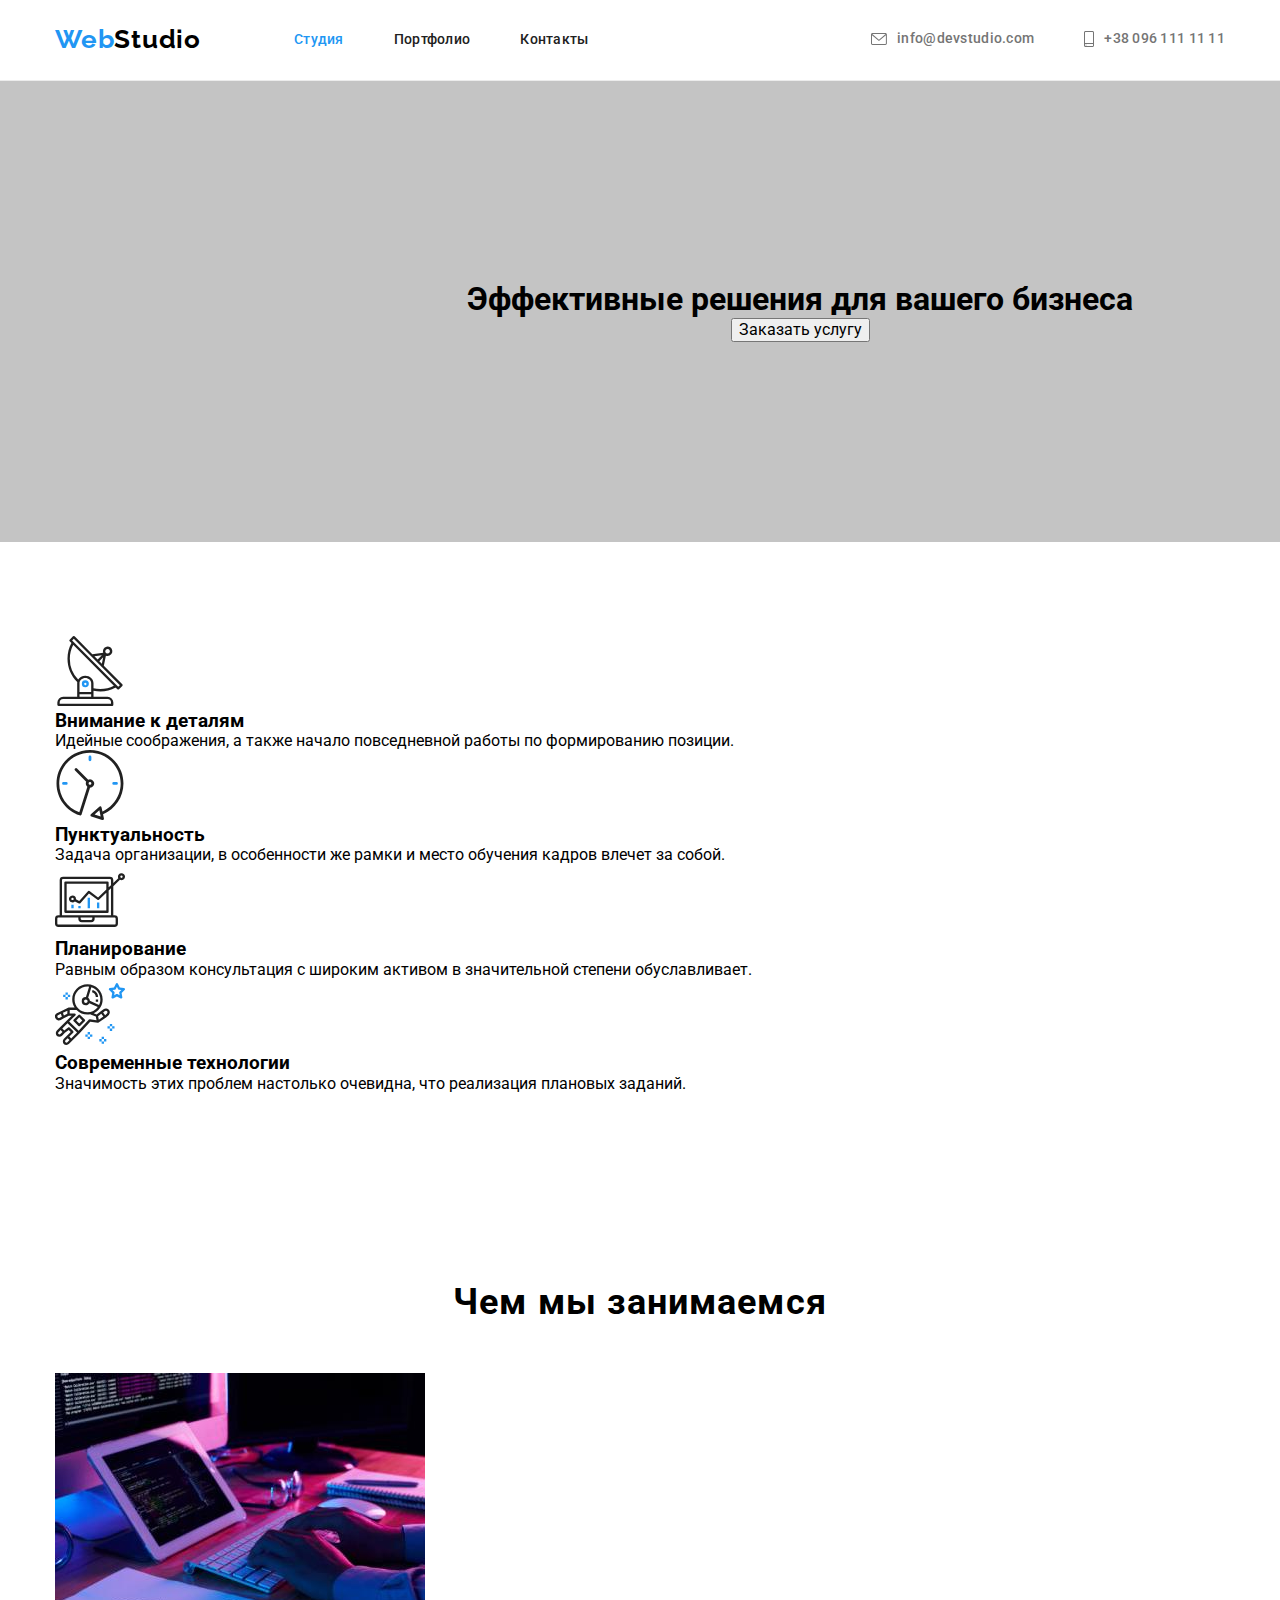
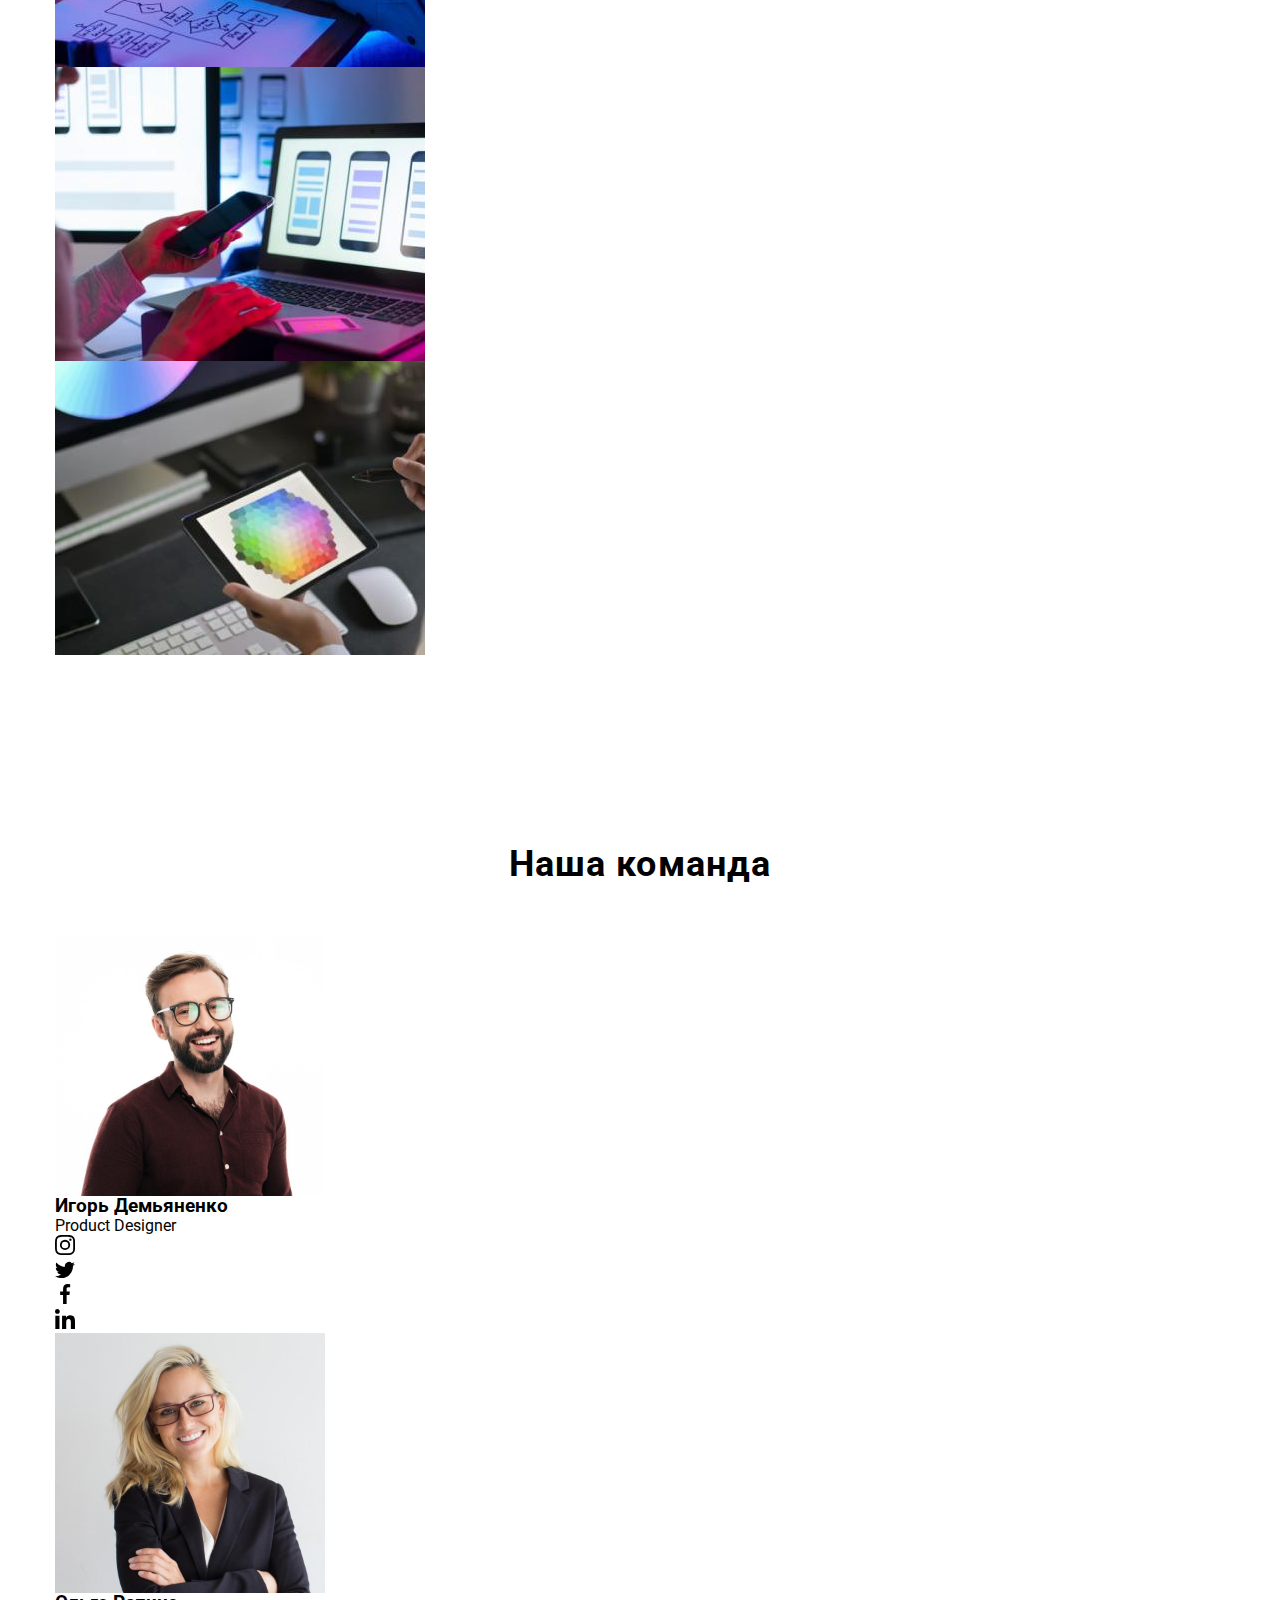
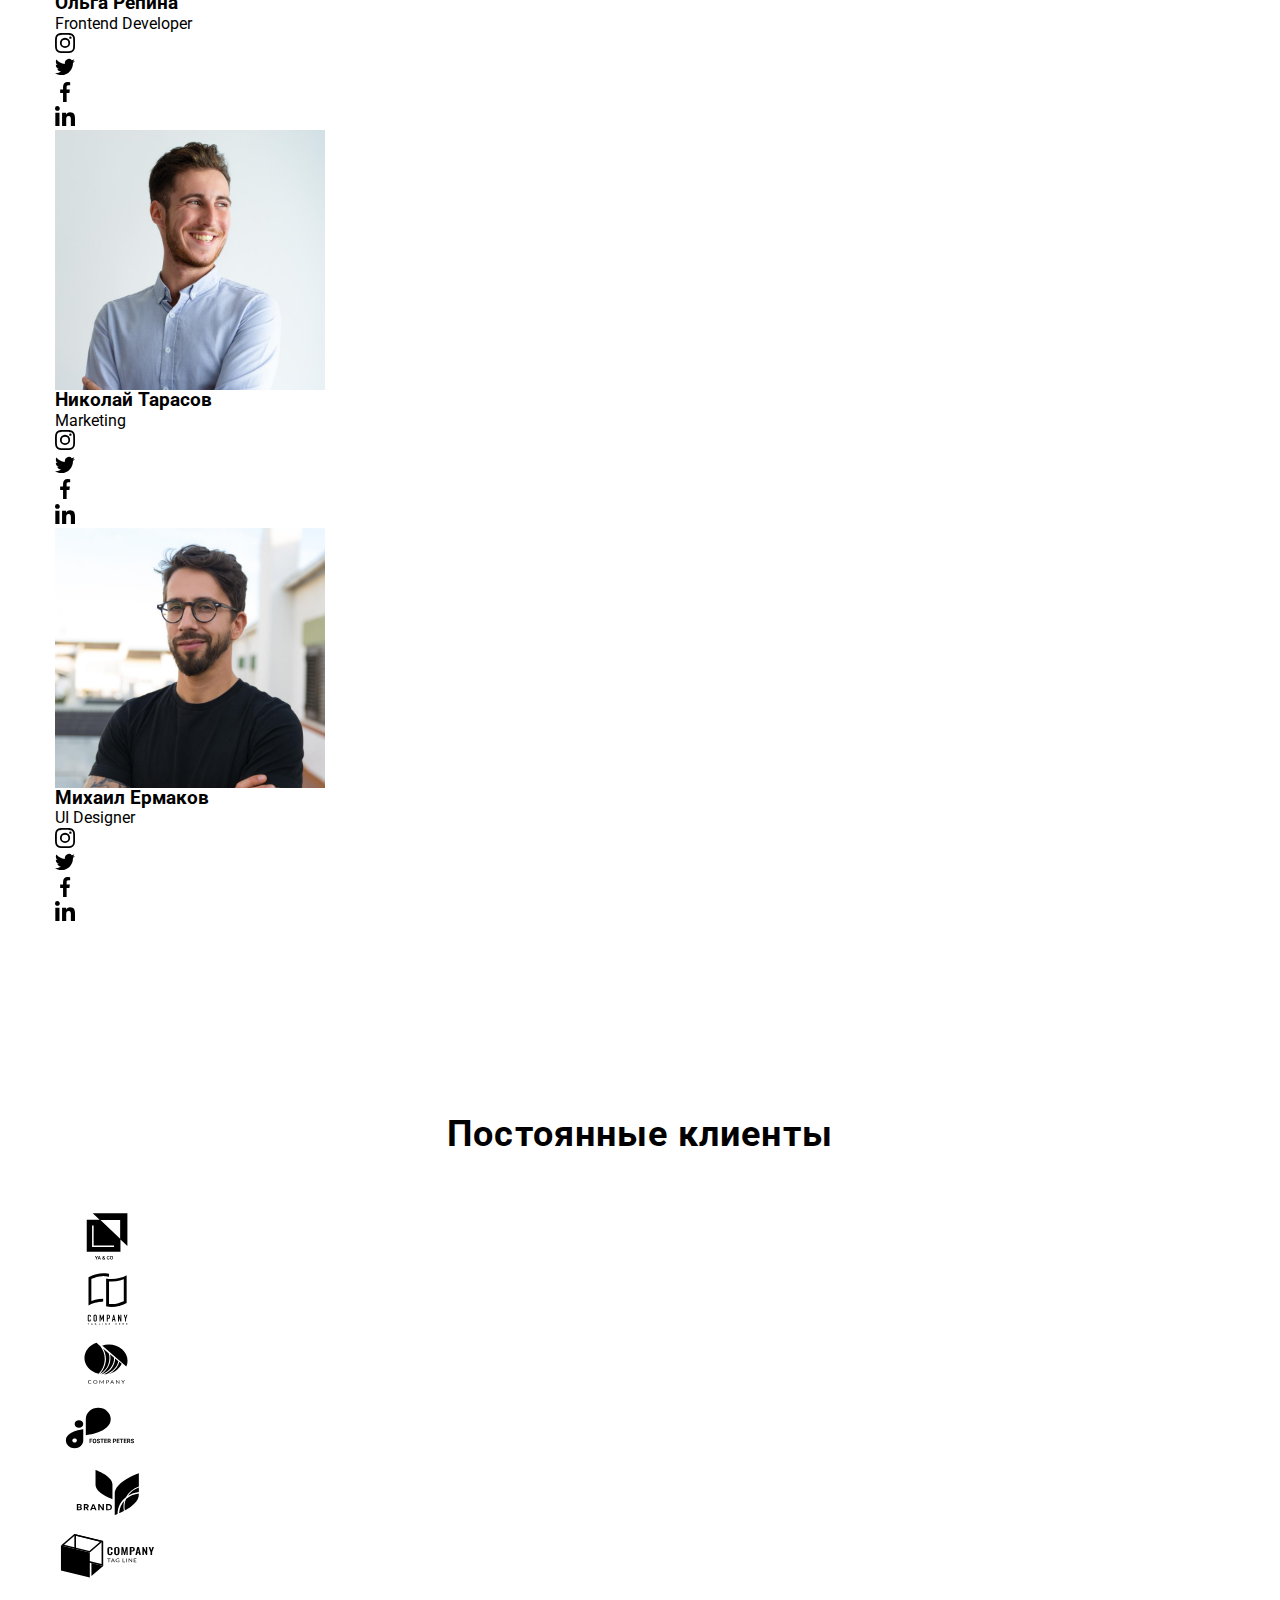
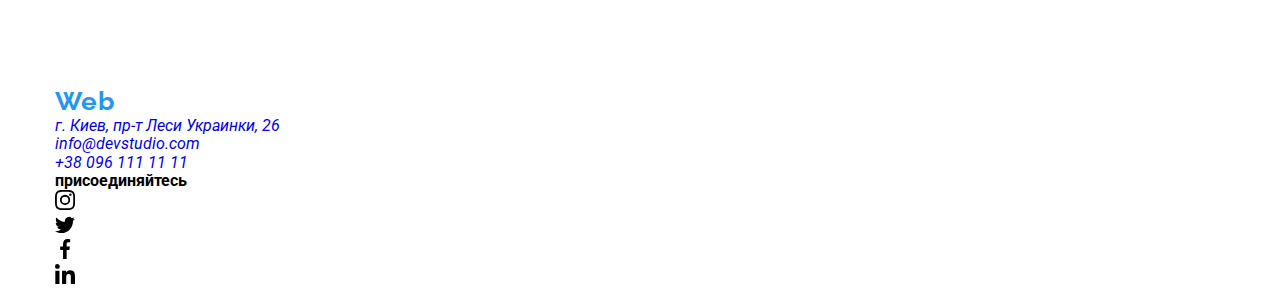
==== commit 72b413d2: "f" ====
--- a/index.html
+++ b/index.html
@@ -12,7 +12,7 @@
         <link rel="stylesheet" href="./css/styles.css">
     </head>
     <body>
-        <!-- My header -->
+        <!-- My header ------>
         <header class="header">
             <div class="container header-container">
                 <!-- Navigation -->
@@ -46,7 +46,7 @@
                 </ul>
             </div>
         </header>
-        <!-- Main -->
+        <!-- Main ------>
         <main>
             <section class="hero-section">
                 <div class="container">
--- a/css/styles.css
+++ b/css/styles.css
@@ -146,7 +146,6 @@
 
 /*--------------------------------------------------------section hero----------------------------- */
 
-
 .hero-section {
     padding: 200px 0;
     text-align: center;
@@ -155,9 +154,8 @@
     background-color: #C4C4C4;
     background-image: linear-gradient(
                         rgba(47, 48, 58, 0.4),
-                        rgba(47, 48, 58, 0.4)
-                    ),
-                    url(../images/Hero-bg.jpg);
+                        rgba(47, 48, 58, 0.4),
+                        url(../images/Hero-bg.jpg);
     background-repeat: no-repeat;
     background-position: center;
     background-size: cover;
